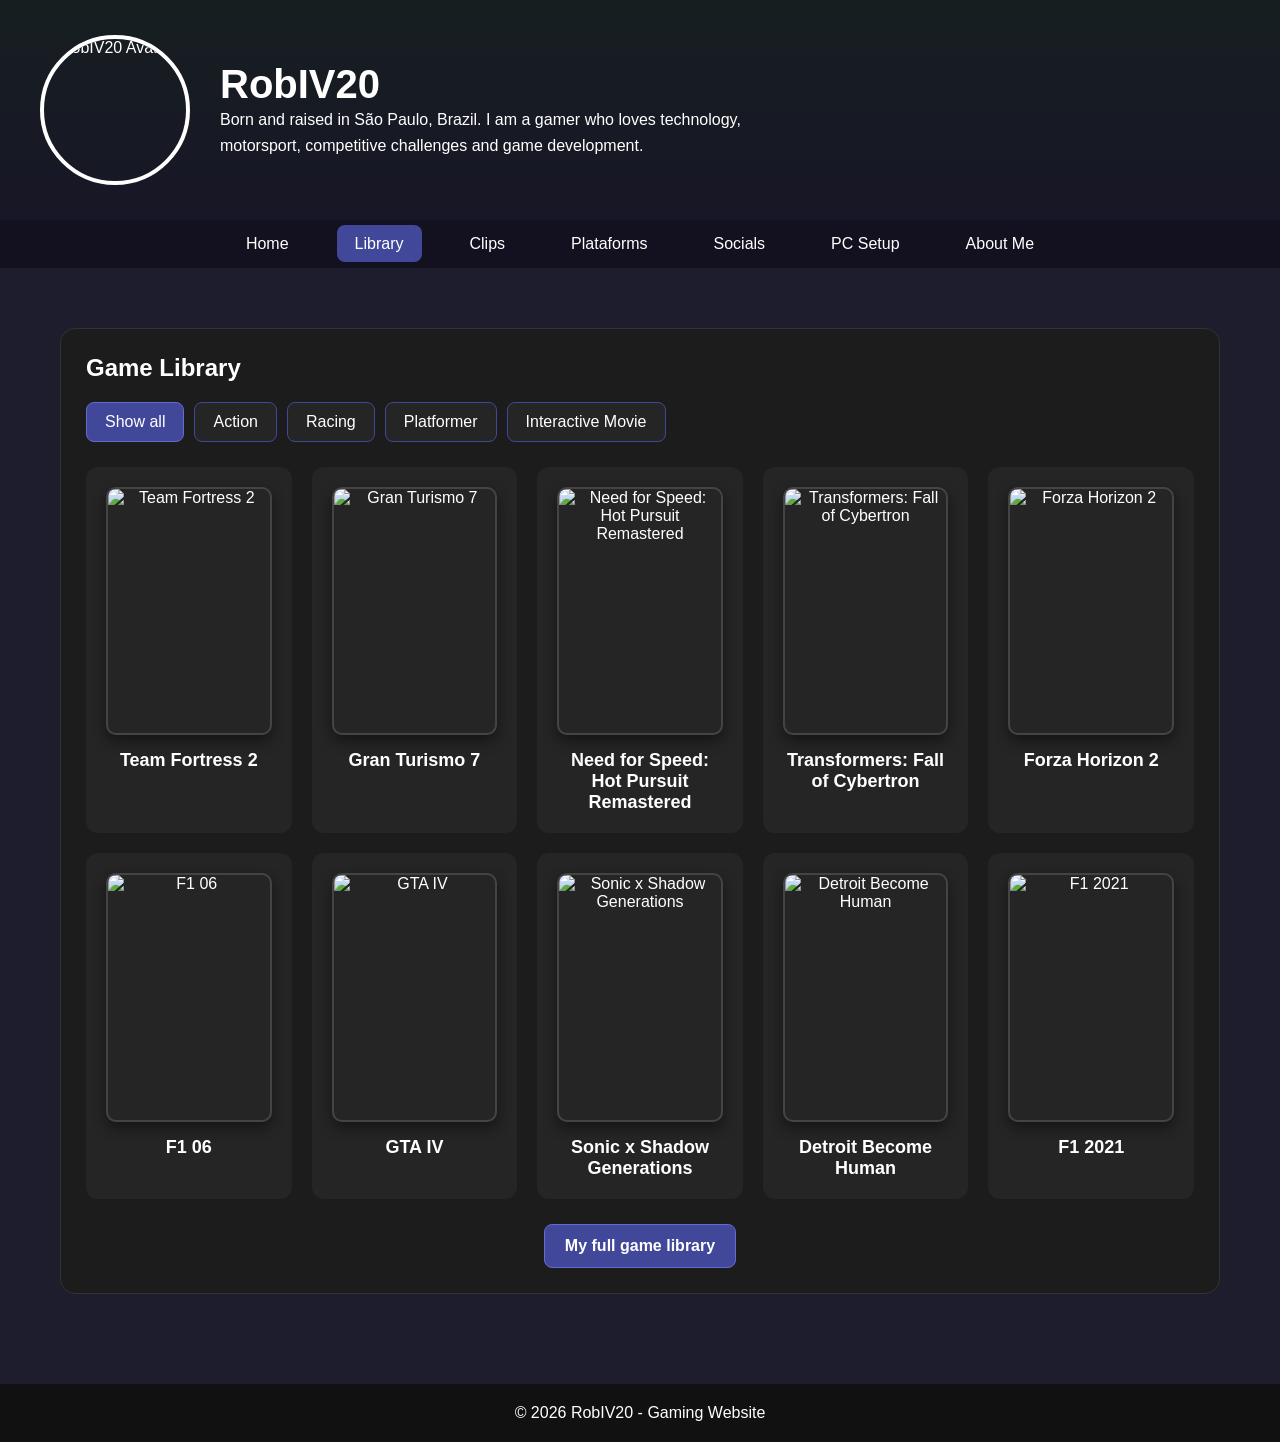
==== library.html @ 849079e9 "Add files via upload" ====
<!DOCTYPE html>
<html lang="pt-BR">

<head>
    <meta charset="UTF-8">
    <meta name="viewport" content="width=device-width, initial-scale=1.0">
    <link rel="stylesheet" href="library.css">
    <script src="library.js" defer></script>
    <title>RobIV20 | Library</title>
</head>

<body>
    <header class="header">
        <div class="profile">
            <img src="images/Profile.jpg" alt="RobIV20 Avatar" class="avatar">
            <div class="profile-info">
                <h1>RobIV20</h1>
                <p>
                    Born and raised in São Paulo, Brazil. I am a gamer who loves technology, motorsport, competitive
                    challenges
                    and game development.
                </p>
            </div>
        </div>
    </header>

    <nav class="navbar">
        <div class="navbar-container">
            <ul class="nav-menu">
                <li class="nav-item"><a href="index.html" class="nav-link">Home</a></li>
                <li class="nav-item"><a href="library.html" class="nav-link active">Library</a></li>
                <li class="nav-item"><a href="clips.html" class="nav-link">Clips</a></li>
                <li class="nav-item"><a href="plataforms.html" class="nav-link">Plataforms</a></li>
                <li class="nav-item"><a href="socials.html" class="nav-link">Socials</a></li>
                <li class="nav-item"><a href="setup.html" class="nav-link">PC Setup</a></li>
                <li class="nav-item"><a href="about.html" class="nav-link">About Me</a></li>
            </ul>
        </div>
    </nav>

    <main class="container"> 
        <section class="card">
            <h2>Game Library</h2>

            <div id="myBtnContainer">
                <button class="btn active" onclick="filterSelection('all')">Show all</button>
                <button class="btn" onclick="filterSelection('action')">Action</button>
                <button class="btn" onclick="filterSelection('racing')">Racing</button>
                <button class="btn" onclick="filterSelection('platformer')">Platformer</button>
                <button class="btn" onclick="filterSelection('interative_movie')">Interactive Movie</button>
            </div>

            <div class="cards">
                <div class="item-card filterDiv action">
                    <img src="images/TF2.jpg" alt="Team Fortress 2">
                    <span>Team Fortress 2</span>
                </div>

                <div class="item-card filterDiv racing">
                    <img src="images/GT7.png" alt="Gran Turismo 7">
                    <span>Gran Turismo 7</span>
                </div>

                <div class="item-card filterDiv racing">
                    <img src="images/NFS_HP_Remaster.png" alt="Need for Speed: Hot Pursuit Remastered">
                    <span>Need for Speed: Hot Pursuit Remastered</span>
                </div>

                <div class="item-card filterDiv action">
                    <img src="images/TF_FOC.png" alt="Transformers: Fall of Cybertron">
                    <span>Transformers: Fall of Cybertron</span>
                </div>

                <div class="item-card filterDiv racing">
                    <img src="images/FH2.png" alt="Forza Horizon 2">
                    <span>Forza Horizon 2</span>
                </div>
                
                <div class="item-card filterDiv racing">
                    <img src="images/F1_06.png" alt="F1 06">
                    <span>F1 06</span>
                </div>

                <div class="item-card filterDiv action">
                    <img src="images/GTA_IV.png" alt="GTA IV">
                    <span>GTA IV</span>
                </div>

                <div class="item-card filterDiv platformer">
                    <img src="images/SxS_Gen.png" alt="Sonic x Shadow Generations">
                    <span>Sonic x Shadow Generations</span>
                </div>

                <div class="item-card filterDiv interative_movie">
                    <img src="images/DBH.png" alt="Detroit Become Human">
                    <span>Detroit Become Human</span>
                </div>

                <div class="item-card filterDiv racing">
                    <img src="images/f1_2021.png" alt="F1 2021">
                    <span>F1 2021</span>
                </div>
            </div>
            <a class="library-link" href="https://backloggd.com/u/RobIV20/" target="_blank" 
               rel="noopener noreferrer">My full game library</a>
        </section>
    </main>

    <footer>
        <p>© 2026 RobIV20 - Gaming Website</p>
    </footer>
</body>

</html>
---- library.css ----
/* ================= CONFIGURAÇÃO GERAL ================= */
/* EDITAR: Cores principais do site */
* {
    margin: 0;
    padding: 0;
    box-sizing: border-box;
    font-family: Arial, Helvetica, sans-serif;
}

body {
    background:
        linear-gradient(135deg,
            #1d1d2e,
            #1d1d2e);
    color: white;
}

/* ================= HEADER ================= */
/* EDITAR: Área do perfil */
.header {
    background-image:
        linear-gradient(rgba(17, 32, 21, 0.55), rgba(19, 17, 32, 0.55)),
        url("images/brazil-7526288_1280.jpg");
    height: 100%;
    overflow: hidden;
    color: #FFFFFF;
    background-size: cover;
    background-position: center;
    padding: 35px;
}
.profile {
    display: flex;
    align-items: center;
    gap: 30px;
    max-width: 1200px;
    margin: auto;
}

.avatar {
    width: 150px;
    height: 150px;
    border-radius: 50%;
    object-fit: cover;
    border: 4px solid white;
}

.profile-info h1 {
    font-size: 40px;
}

.profile-info p {
    max-width: 600px;
    line-height: 1.6;
}

/* ================= NAVBAR ================= */
/* EDITAR: Menu principal */
.navbar {
    background: #131120;
    padding: 15px;
}

.navbar-container {
    max-width: 1200px;
    margin: auto;
}

.nav-menu {
    list-style: none;
    display: flex;
    justify-content: center;
    gap: 30px;
    flex-wrap: wrap;
}

.nav-link {
    color: white;
    text-decoration: none;
    padding: 10px 18px;
    border-radius: 8px;
    transition: .3s;
}

.nav-link:hover {
    background: #424899;
}

.nav-link.active {
    background: #424899;
}

/* ================= CONTAINER ================= */
.container {
    max-width: 1200px;
    margin: 40px auto;
    padding: 20px;
}

/* ================= CARDS ================= */
/* EDITAR: Blocos de conteúdo */
.card {
    background: #1c1c1c;
    padding: 25px;
    border-radius: 15px;
    margin-bottom: 30px;
    border: 1px solid #333;
}

.card h2 {
    margin-bottom: 20px;
}

.cards {
    display: grid;
    grid-template-columns: repeat(5, minmax(0, 1fr));
    gap: 20px;
}

.item-card {
    background: #252525;
    color: white;
    text-decoration: none;
    padding: 20px;
    border-radius: 12px;
    min-width: 0;
    text-align: center;
    transition: .3s;
}

.item-card:hover {
    transform: translateY(-8px);
    background: #424899;
}

/* ================= IMAGENS DOS CARDS ================= */
/* EDITAR: Tamanho e aparência das imagens dos jogos */
.item-card {
    display: flex;
    flex-direction: column;
    align-items: center;
    gap: 15px;
    overflow: hidden;
}

.item-card img {
    width: 100%;
    max-width: 180px;
    aspect-ratio: 2 / 3;
    height: auto;
    object-fit: cover;
    border-radius: 10px;
    border: 2px solid #444;
    box-shadow: 0 6px 14px rgba(0, 0, 0, 0.45);
    transition: .3s;
}

.item-card:hover img {
    transform: scale(1.05);
}

.item-card span {
    font-size: 18px;
    font-weight: bold;
}

/* ================= GAME FILTER BUTTONS ================= */
#myBtnContainer {
    display: flex;
    flex-wrap: wrap;
    gap: 10px;
    margin-bottom: 25px;
}

#myBtnContainer .btn {
    padding: 10px 18px;
    border: 1px solid #424899;
    border-radius: 8px;
    background: #252525;
    color: white;
    font-size: 16px;
    cursor: pointer;
    transition: background-color 0.3s, transform 0.3s;
}

#myBtnContainer .btn:hover {
    background: #424899;
    transform: translateY(-2px);
}

#myBtnContainer .btn.active {
    background: #424899;
    border-color: #626bd1;
}

#myBtnContainer .btn:focus-visible {
    outline: 2px solid white;
    outline-offset: 3px;
}

/* ================= LIBRARY LINK ================= */

.library-link {
    display: block;
    width: fit-content;
    margin: 25px auto 0;
    padding: 12px 20px;
    border: 1px solid #626bd1;
    border-radius: 8px;
    background: #424899;
    color: white;
    font-weight: bold;
    text-decoration: none;
    transition: background-color 0.3s, transform 0.3s;
}

.library-link:hover {
    background: #565fc0;
    transform: translateY(-2px);
}

.library-link:focus-visible {
    outline: 2px solid white;
    outline-offset: 3px;
}

/* ================= FOOTER ================= */
footer {
    background: #111;
    padding: 20px;
    text-align: center;
}

/* ================= RESPONSIVIDADE ================= */
/* EDITAR: Ajustes para celulares */
@media (max-width: 768px) {
    .profile {
        flex-direction: column;
        text-align: center;
    }

    .profile-info h1 {
        font-size: 30px;
    }

    .nav-menu {
        flex-direction: column;
        align-items: center;
    }

    .cards {
        grid-template-columns: repeat(2, minmax(0, 1fr));
    }

    .item-card {
        width: 100%;
    }
}

@media (max-width: 480px) {
    .cards {
        grid-template-columns: 1fr;
    }
}

@media (max-width: 480px) {
    #myBtnContainer .btn {
        flex: 1;
    }
}
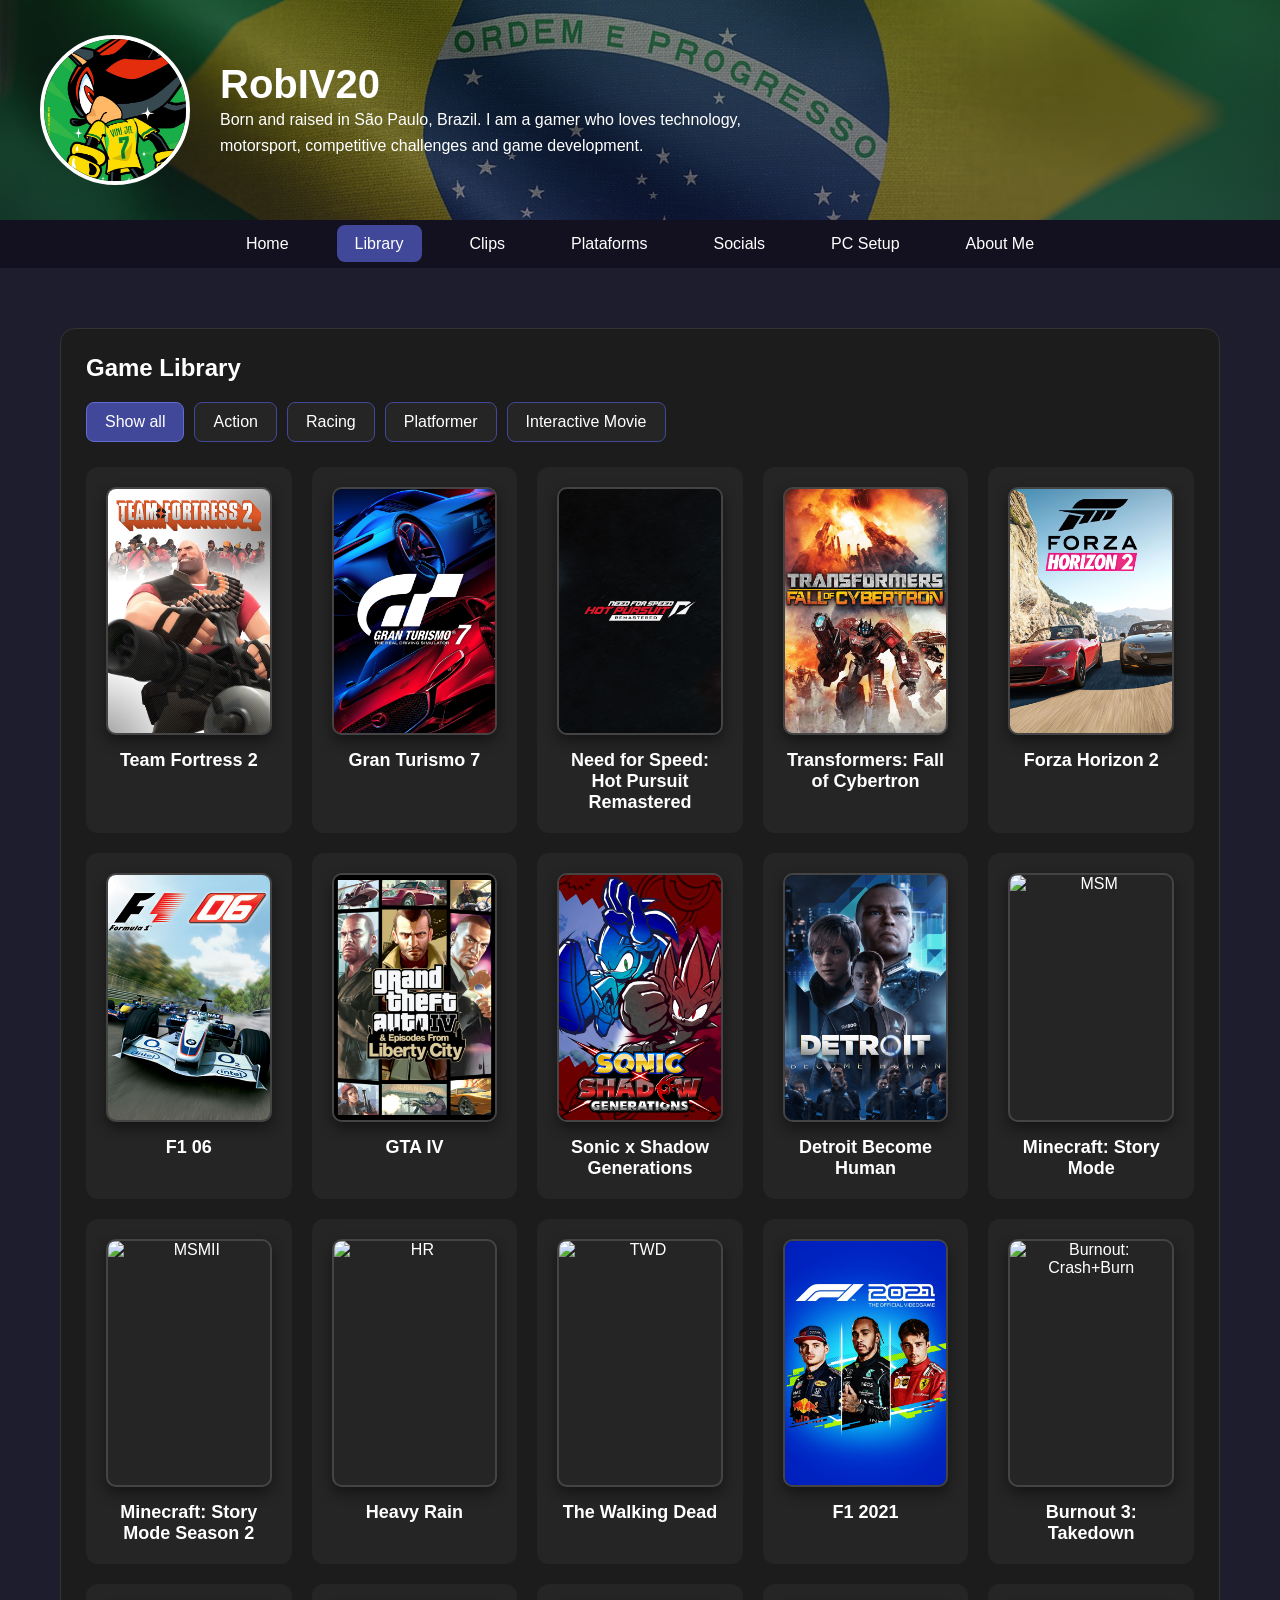
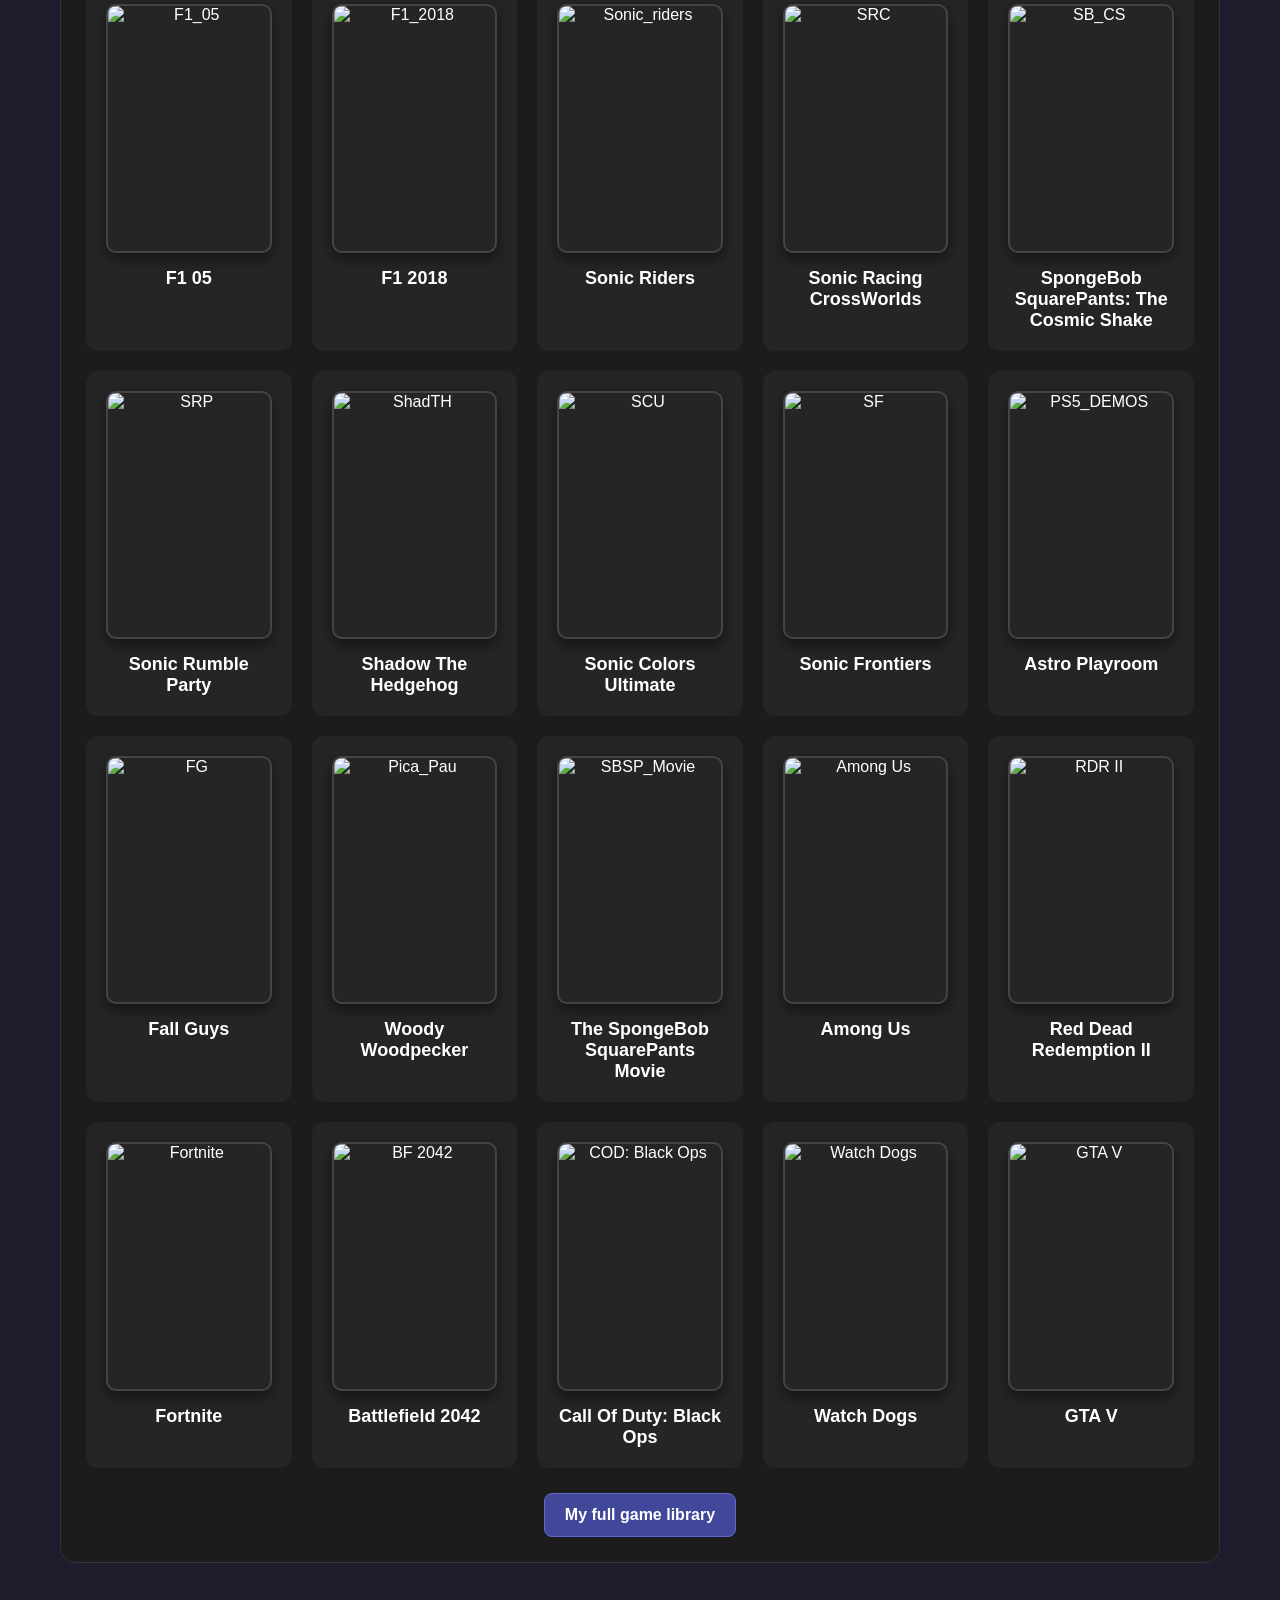
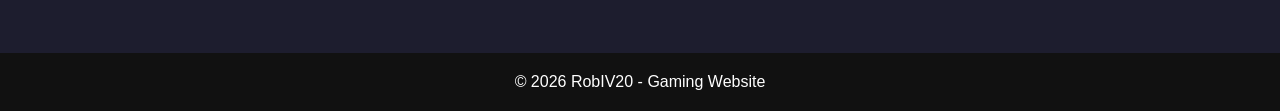
==== commit ef9da8ec: "Add files via upload" ====
--- a/library.html
+++ b/library.html
@@ -96,9 +96,134 @@
                     <span>Detroit Become Human</span>
                 </div>
 
+                <div class="item-card filterDiv interative_movie">
+                    <img src="" alt="MSM">
+                    <span>Minecraft: Story Mode</span>
+                </div>
+
+                <div class="item-card filterDiv interative_movie">
+                    <img src="" alt="MSMII">
+                    <span>Minecraft: Story Mode Season 2</span>
+                </div>
+
+                <div class="item-card filterDiv interative_movie">
+                    <img src="" alt="HR">
+                    <span>Heavy Rain</span>
+                </div>
+
+                <div class="item-card filterDiv interative_movie">
+                    <img src="" alt="TWD">
+                    <span>The Walking Dead</span>
+                </div>
+
                 <div class="item-card filterDiv racing">
                     <img src="images/f1_2021.png" alt="F1 2021">
                     <span>F1 2021</span>
+                </div>
+
+                <div class="item-card filterDiv racing">
+                    <img src="" alt="Burnout: Crash+Burn">
+                    <span>Burnout 3: Takedown</span>
+                </div>
+
+                <div class="item-card filterDiv racing">
+                    <img src="" alt="F1_05">
+                    <span>F1 05</span>
+                </div>
+
+                <div class="item-card filterDiv racing">
+                    <img src="" alt="F1_2018">
+                    <span>F1 2018</span>
+                </div>
+
+                <div class="item-card filterDiv racing">
+                    <img src="" alt="Sonic_riders">
+                    <span>Sonic Riders</span>
+                </div>
+
+                <div class="item-card filterDiv racing">
+                    <img src="" alt="SRC">
+                    <span>Sonic Racing CrossWorlds</span>
+                </div>
+
+                <div class="item-card filterDiv platformer">
+                    <img src="" alt="SB_CS">
+                    <span>SpongeBob SquarePants: The Cosmic Shake</span>
+                </div>
+
+                <div class="item-card filterDiv platformer">
+                    <img src="" alt="SRP">
+                    <span>Sonic Rumble Party</span>
+                </div>
+
+                <div class="item-card filterDiv platformer">
+                    <img src="" alt="ShadTH">
+                    <span>Shadow The Hedgehog</span>
+                </div>
+
+                <div class="item-card filterDiv platformer">
+                    <img src="" alt="SCU">
+                    <span>Sonic Colors Ultimate</span>
+                </div>
+
+                <div class="item-card filterDiv platformer">
+                    <img src="" alt="SF">
+                    <span>Sonic Frontiers</span>
+                </div>
+
+                <div class="item-card filterDiv platformer">
+                    <img src="" alt="PS5_DEMOS">
+                    <span>Astro Playroom</span>
+                </div>
+
+                <div class="item-card filterDiv platformer">
+                    <img src="" alt="FG">
+                    <span>Fall Guys</span>
+                </div>
+
+                <div class="item-card filterDiv platformer">
+                    <img src="" alt="Pica_Pau">
+                    <span>Woody Woodpecker</span>
+                </div>
+
+                <div class="item-card filterDiv platformer">
+                    <img src="" alt="SBSP_Movie">
+                    <span>The SpongeBob SquarePants Movie</span>
+                </div>
+
+                <div class="item-card filterDiv action">
+                    <img src="" alt="Among Us">
+                    <span>Among Us</span>
+                </div>
+
+                <div class="item-card filterDiv action">
+                    <img src="" alt="RDR II">
+                    <span>Red Dead Redemption II</span>
+                </div>
+
+                <div class="item-card filterDiv action">
+                    <img src="" alt="Fortnite">
+                    <span>Fortnite</span>
+                </div>
+
+                <div class="item-card filterDiv action">
+                    <img src="" alt="BF 2042">
+                    <span>Battlefield 2042</span>
+                </div>
+
+                <div class="item-card filterDiv action">
+                    <img src="" alt="COD: Black Ops">
+                    <span>Call Of Duty: Black Ops</span>
+                </div>
+
+                <div class="item-card filterDiv action">
+                    <img src="" alt="Watch Dogs">
+                    <span>Watch Dogs</span>
+                </div>
+
+                <div class="item-card filterDiv action">
+                    <img src="" alt="GTA V">
+                    <span>GTA V</span>
                 </div>
             </div>
             <a class="library-link" href="https://backloggd.com/u/RobIV20/" target="_blank" 
